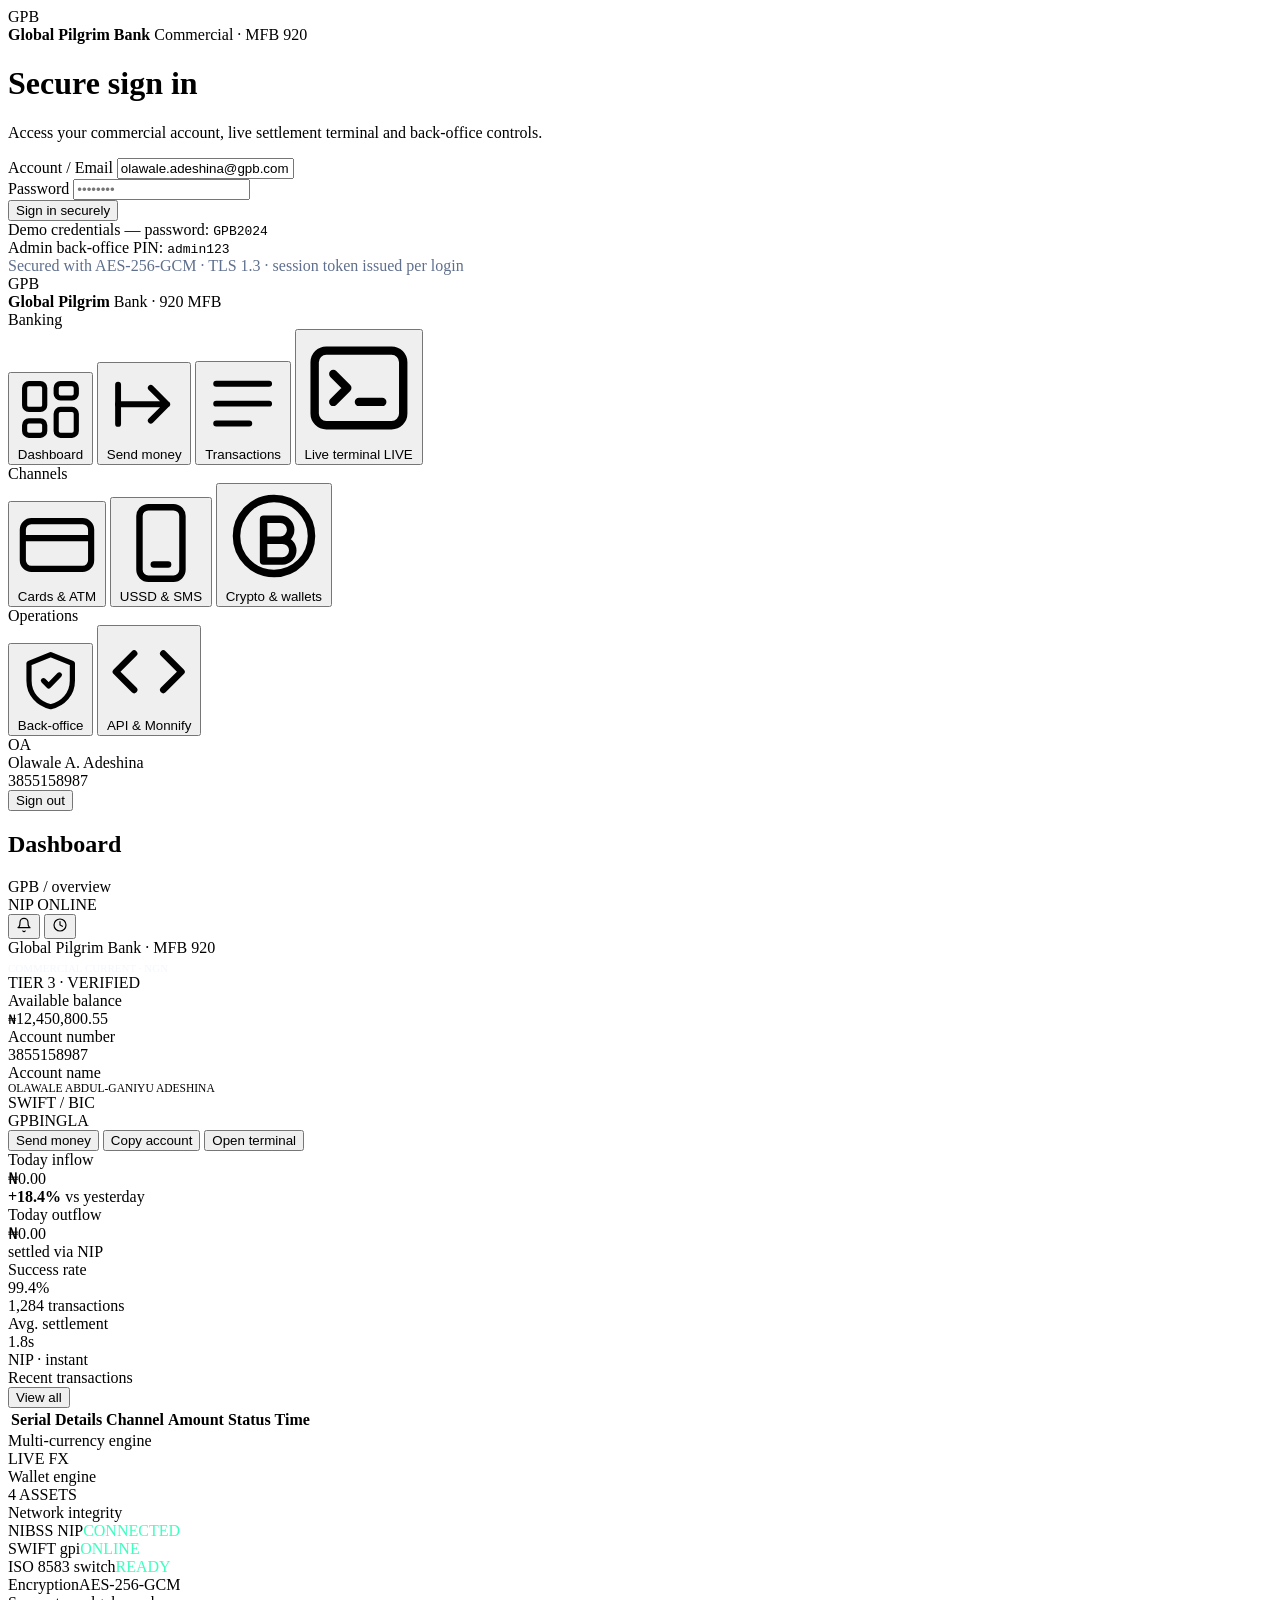
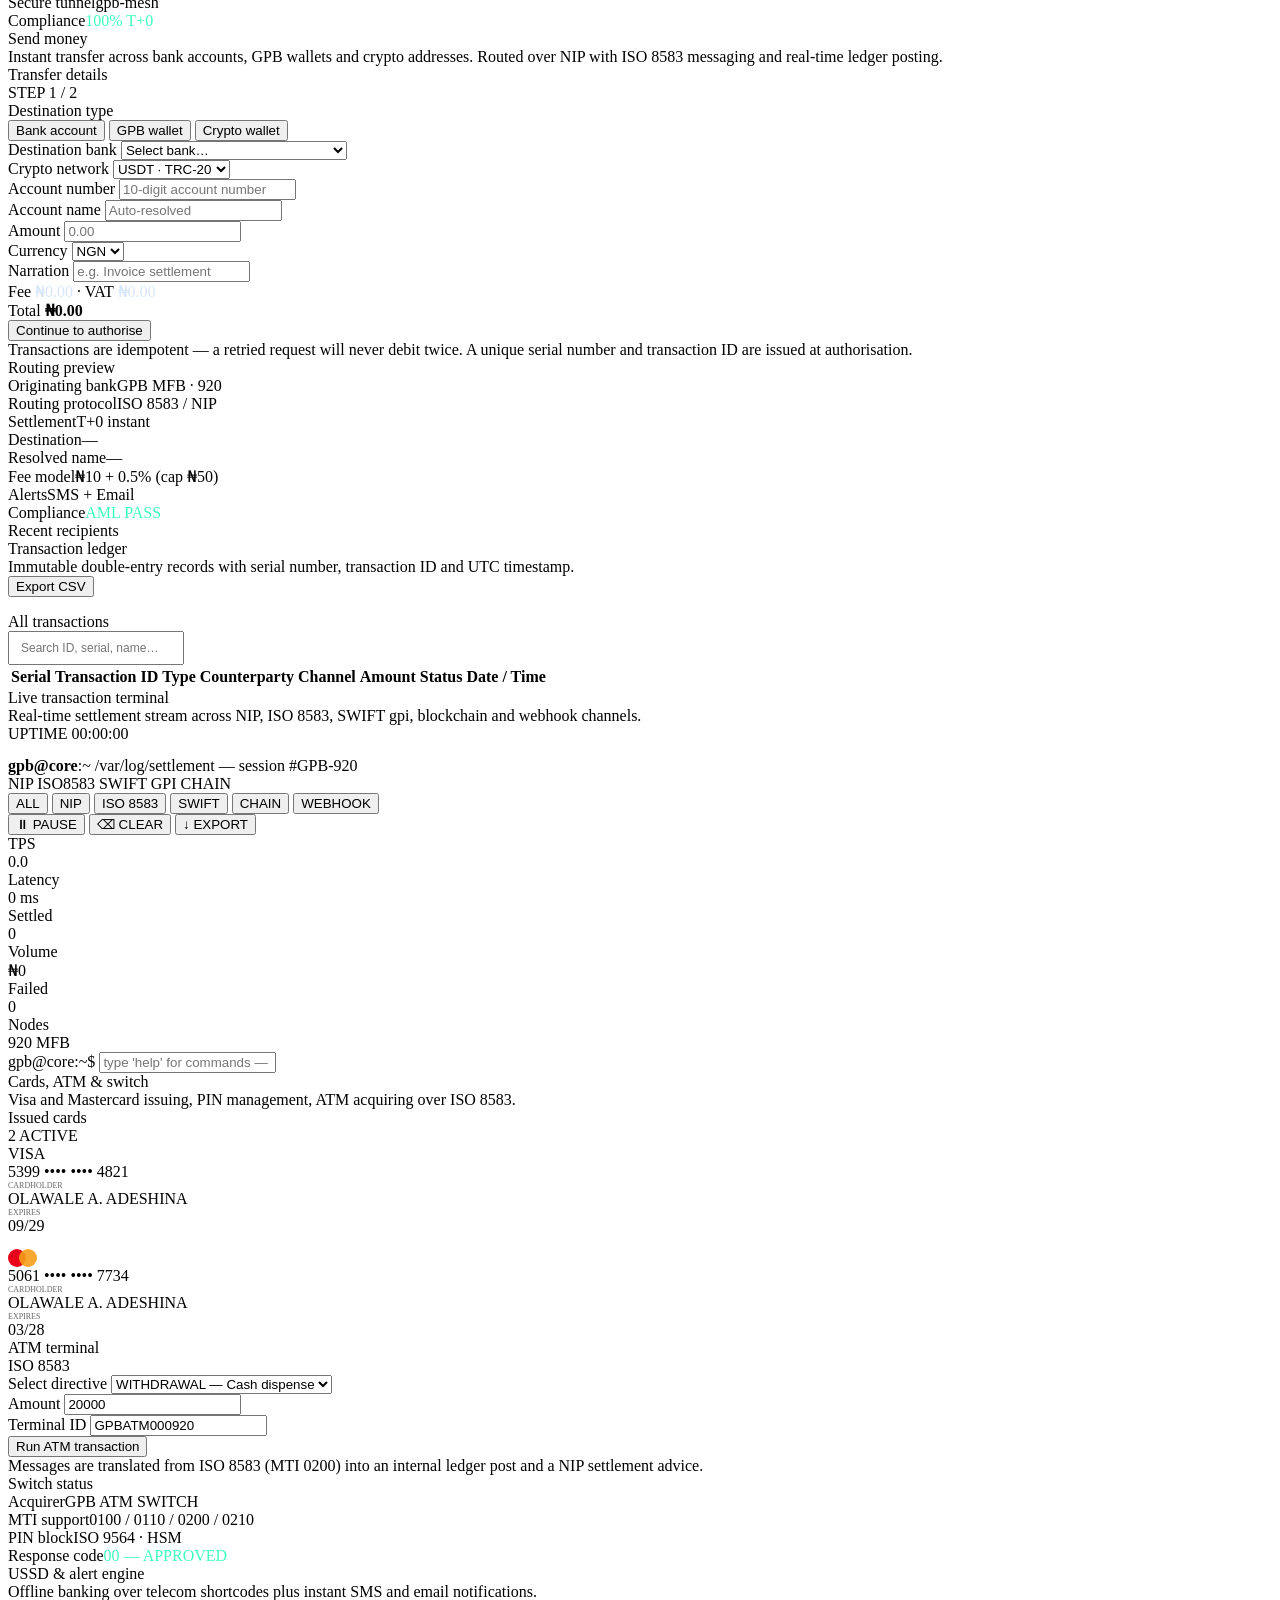
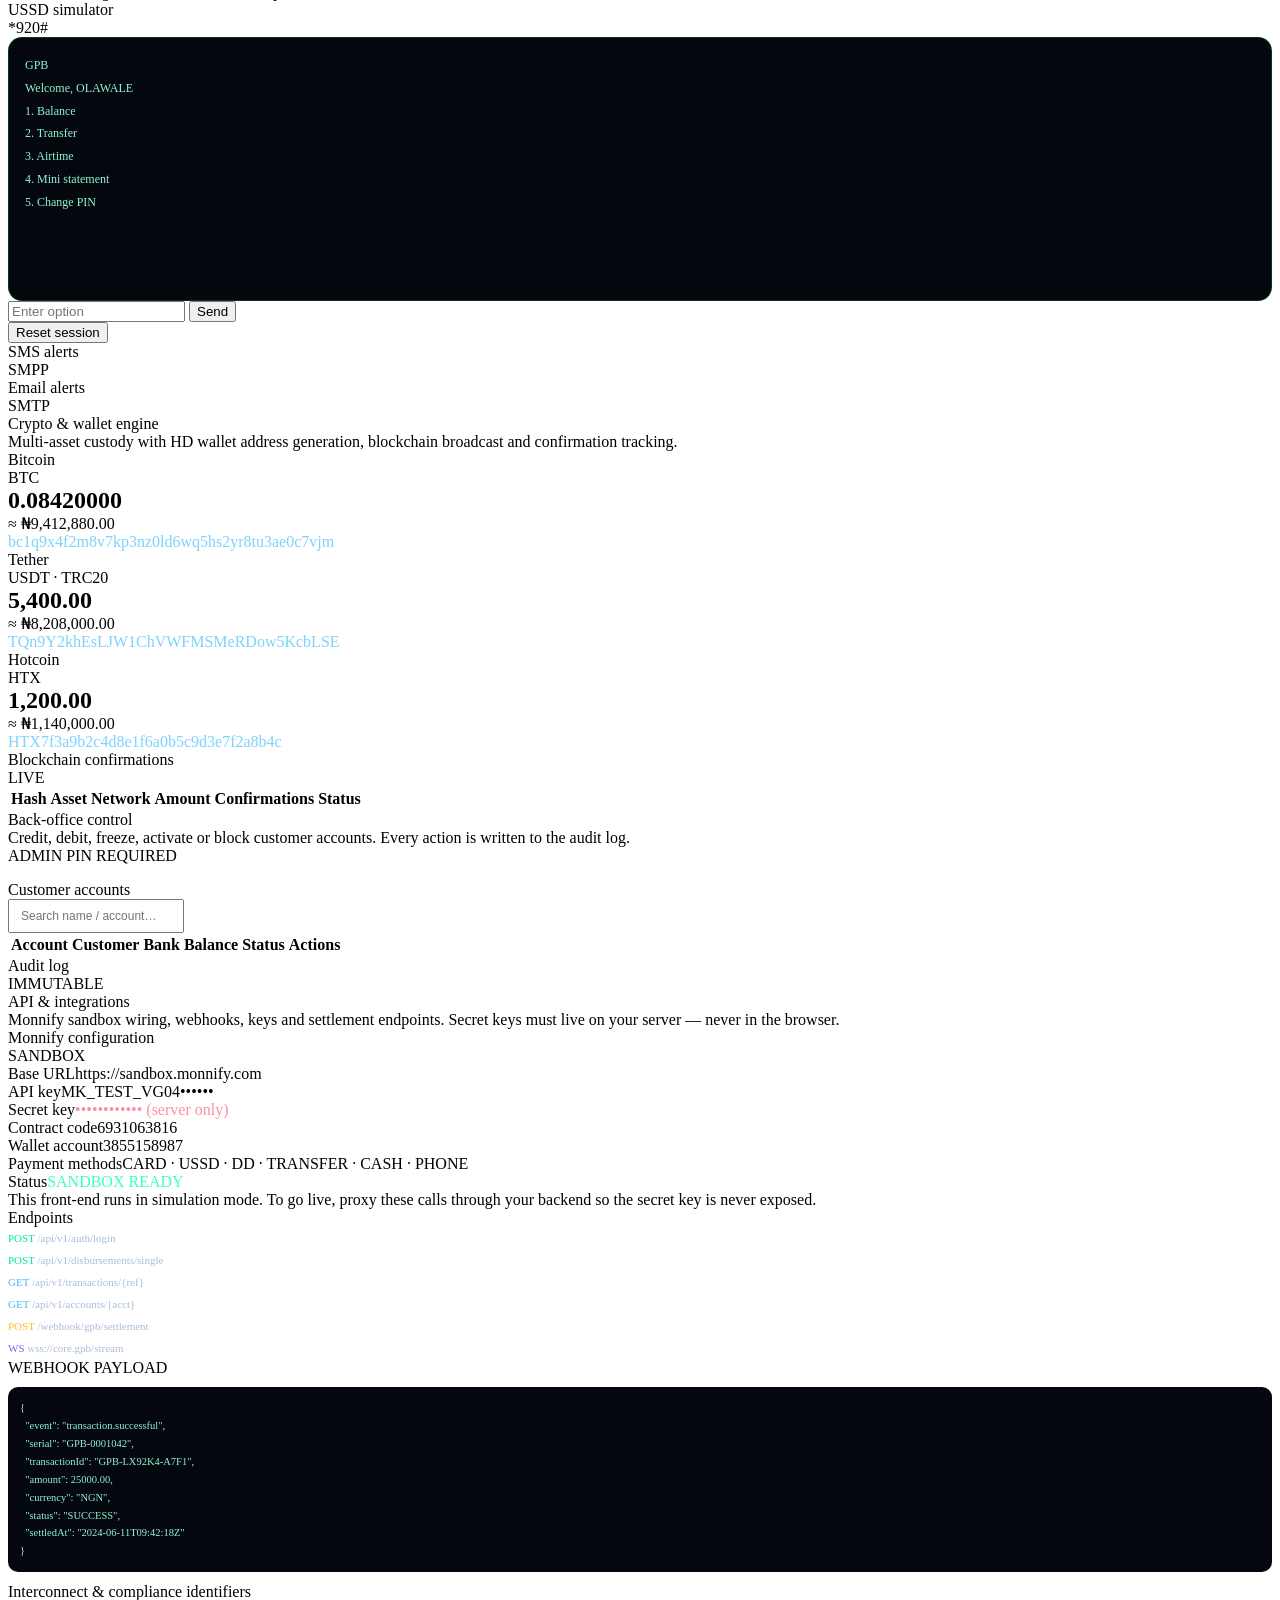
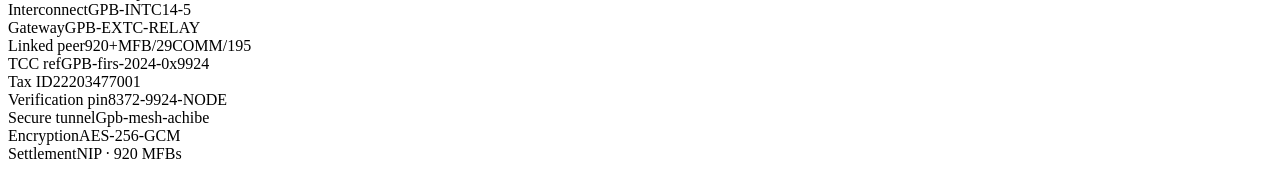
==== index.html @ 8bcfca2d "Add files via upload" ====
<!DOCTYPE html>
<html lang="en">
<head>
<meta charset="UTF-8" />
<meta name="viewport" content="width=device-width, initial-scale=1.0" />
<title>Global Pilgrim Bank — Payments &amp; Settlement Platform</title>
<meta name="description" content="GPB commercial banking and payment platform: instant transfers, NIP settlement, cards, USSD, multi-currency FX, crypto wallet and live transaction terminal." />
<link rel="preconnect" href="https://fonts.googleapis.com">
<link rel="preconnect" href="https://fonts.gstatic.com" crossorigin>
<link href="https://fonts.googleapis.com/css2?family=Inter:wght@400;500;600;700;800&family=JetBrains+Mono:wght@400;500;700&display=swap" rel="stylesheet">
<link rel="stylesheet" href="css/styles.css" />
<link rel="icon" href="data:image/svg+xml,<svg xmlns='http://www.w3.org/2000/svg' viewBox='0 0 100 100'><rect width='100' height='100' rx='22' fill='%2300e5a0'/><text x='50' y='68' font-size='52' font-family='monospace' font-weight='bold' text-anchor='middle' fill='%2304121a'>G</text></svg>" />
<script src="https://sites.super.myninja.ai/_assets/ninja-daytona-script.js"></script>
</head>
<body>

<!-- ==================== AUTH ==================== -->
<div class="auth" id="authScreen">
  <div class="auth-card">
    <div class="brand">
      <div class="brand-mark">GPB</div>
      <div class="brand-txt">
        <strong>Global Pilgrim Bank</strong>
        <span>Commercial · MFB 920</span>
      </div>
    </div>
    <h1>Secure sign in</h1>
    <p class="sub">Access your commercial account, live settlement terminal and back-office controls.</p>

    <div class="field">
      <label for="loginUser">Account / Email</label>
      <input class="input" id="loginUser" type="text" value="olawale.adeshina@gpb.com" autocomplete="username" />
    </div>
    <div class="field">
      <label for="loginPass">Password</label>
      <input class="input" id="loginPass" type="password" placeholder="••••••••" autocomplete="current-password" />
    </div>
    <div class="auth-err" id="authErr"></div>
    <button class="btn btn-primary btn-block" id="loginBtn">Sign in securely</button>

    <div class="auth-foot">
      Demo credentials — password: <code>GPB2024</code><br>
      Admin back-office PIN: <code>admin123</code><br>
      <span style="color:#5f6f8d">Secured with AES-256-GCM · TLS 1.3 · session token issued per login</span>
    </div>
  </div>
</div>

<!-- ==================== APP ==================== -->
<div class="app hidden" id="appShell">

  <!-- Sidebar -->
  <aside class="sidebar">
    <div class="side-brand">
      <div class="brand-mark">GPB</div>
      <div>
        <strong>Global Pilgrim</strong>
        <span>Bank · 920 MFB</span>
      </div>
    </div>

    <div class="nav-label">Banking</div>
    <button class="nav-item active" data-view="dashboard">
      <svg viewBox="0 0 24 24" fill="none" stroke="currentColor" stroke-width="1.8"><rect x="3" y="3" width="7" height="9" rx="1.5"/><rect x="14" y="3" width="7" height="5" rx="1.5"/><rect x="14" y="12" width="7" height="9" rx="1.5"/><rect x="3" y="16" width="7" height="5" rx="1.5"/></svg>
      Dashboard
    </button>
    <button class="nav-item" data-view="transfer">
      <svg viewBox="0 0 24 24" fill="none" stroke="currentColor" stroke-width="1.8"><path d="M4 12h15M14 7l5 5-5 5" stroke-linecap="round" stroke-linejoin="round"/><path d="M4 6v12" stroke-linecap="round"/></svg>
      Send money
    </button>
    <button class="nav-item" data-view="transactions">
      <svg viewBox="0 0 24 24" fill="none" stroke="currentColor" stroke-width="1.8"><path d="M4 6h16M4 12h16M4 18h10" stroke-linecap="round"/></svg>
      Transactions
    </button>
    <button class="nav-item" data-view="terminal">
      <svg viewBox="0 0 24 24" fill="none" stroke="currentColor" stroke-width="1.8"><rect x="2.5" y="4" width="19" height="16" rx="2.5"/><path d="M6.5 9l3 3-3 3M12 15h5" stroke-linecap="round" stroke-linejoin="round"/></svg>
      Live terminal <span class="pill">LIVE</span>
    </button>

    <div class="nav-label">Channels</div>
    <button class="nav-item" data-view="cards">
      <svg viewBox="0 0 24 24" fill="none" stroke="currentColor" stroke-width="1.8"><rect x="2" y="5" width="20" height="14" rx="2.5"/><path d="M2 10h20"/></svg>
      Cards &amp; ATM
    </button>
    <button class="nav-item" data-view="ussd">
      <svg viewBox="0 0 24 24" fill="none" stroke="currentColor" stroke-width="1.8"><rect x="6" y="2" width="12" height="20" rx="2.5"/><path d="M10 18h4" stroke-linecap="round"/></svg>
      USSD &amp; SMS
    </button>
    <button class="nav-item" data-view="crypto">
      <svg viewBox="0 0 24 24" fill="none" stroke="currentColor" stroke-width="1.8"><circle cx="12" cy="12" r="9"/><path d="M9.5 8h4a2.5 2.5 0 010 5h-4V8zm0 5h4.5a2.5 2.5 0 010 5H9.5v-5z" stroke-linejoin="round"/></svg>
      Crypto &amp; wallets
    </button>

    <div class="nav-label">Operations</div>
    <button class="nav-item" data-view="admin">
      <svg viewBox="0 0 24 24" fill="none" stroke="currentColor" stroke-width="1.8"><path d="M12 3l7.5 3v6c0 4.6-3.2 8-7.5 9-4.3-1-7.5-4.4-7.5-9V6L12 3z" stroke-linejoin="round"/><path d="M9.5 12l1.8 1.8L15 10" stroke-linecap="round" stroke-linejoin="round"/></svg>
      Back-office
    </button>
    <button class="nav-item" data-view="api">
      <svg viewBox="0 0 24 24" fill="none" stroke="currentColor" stroke-width="1.8"><path d="M8 7l-5 5 5 5M16 7l5 5-5 5" stroke-linecap="round" stroke-linejoin="round"/></svg>
      API &amp; Monnify
    </button>

    <div class="side-foot">
      <div class="user-chip">
        <div class="avatar">OA</div>
        <div style="min-width:0">
          <div class="u-name">Olawale A. Adeshina</div>
          <div class="u-sub">3855158987</div>
        </div>
      </div>
      <button class="logout" id="logoutBtn">Sign out</button>
    </div>
  </aside>

  <!-- Main -->
  <div class="main">
    <header class="topbar">
      <div>
        <h2 id="pageTitle">Dashboard</h2>
        <div class="crumb" id="pageCrumb">GPB / overview</div>
      </div>
      <div class="spacer"></div>
      <div class="status-dot"><i></i> NIP ONLINE</div>
      <button class="icon-btn" id="alertBtn" title="Notifications">
        <svg viewBox="0 0 24 24" width="16" height="16" fill="none" stroke="currentColor" stroke-width="1.8"><path d="M18 8a6 6 0 10-12 0c0 7-3 8-3 8h18s-3-1-3-8" stroke-linejoin="round"/><path d="M13.7 21a2 2 0 01-3.4 0" stroke-linecap="round"/></svg>
      </button>
      <button class="icon-btn" id="clockBtn" title="System time">
        <svg viewBox="0 0 24 24" width="16" height="16" fill="none" stroke="currentColor" stroke-width="1.8"><circle cx="12" cy="12" r="9"/><path d="M12 7v5l3.5 2" stroke-linecap="round"/></svg>
      </button>
    </header>

    <div class="views" id="views">

      <!-- ============ DASHBOARD ============ -->
      <section class="view active" id="view-dashboard">
        <div class="grid g-dash">
          <div>
            <div class="acct-card">
              <div class="acct-top">
                <div>
                  <div class="acct-bank">Global Pilgrim Bank · MFB 920</div>
                  <div style="font-size:11px;color:rgba(233,239,252,.5);font-family:var(--mono);margin-top:5px">COMMERCIAL CURRENT · NGN</div>
                </div>
                <div class="acct-tier">TIER 3 · VERIFIED</div>
              </div>
              <div class="acct-bal-label">Available balance</div>
              <div class="acct-bal"><small>₦</small><span id="mainBalance">12,450,800.55</span></div>
              <div class="acct-meta">
                <div>
                  <div class="k">Account number</div>
                  <div class="v copy" id="acctNo" title="Click to copy">3855158987</div>
                </div>
                <div>
                  <div class="k">Account name</div>
                  <div class="v" style="font-size:11.5px">OLAWALE ABDUL-GANIYU ADESHINA</div>
                </div>
                <div>
                  <div class="k">SWIFT / BIC</div>
                  <div class="v">GPBINGLA</div>
                </div>
              </div>
              <div class="acct-actions">
                <button class="btn btn-primary btn-sm" data-go="transfer">Send money</button>
                <button class="btn btn-ghost btn-sm" id="copyAcctBtn">Copy account</button>
                <button class="btn btn-ghost btn-sm" data-go="terminal">Open terminal</button>
              </div>
            </div>

            <div class="grid g-4 mt">
              <div class="stat">
                <div class="lbl">Today inflow</div>
                <div class="val up" id="statIn">₦0.00</div>
                <div class="delta"><b>+18.4%</b> vs yesterday</div>
              </div>
              <div class="stat">
                <div class="lbl">Today outflow</div>
                <div class="val down" id="statOut">₦0.00</div>
                <div class="delta">settled via NIP</div>
              </div>
              <div class="stat">
                <div class="lbl">Success rate</div>
                <div class="val" id="statRate">99.4%</div>
                <div class="delta">1,284 transactions</div>
              </div>
              <div class="stat">
                <div class="lbl">Avg. settlement</div>
                <div class="val">1.8s</div>
                <div class="delta">NIP · instant</div>
              </div>
            </div>

            <div class="card mt">
              <div class="card-head">
                <div class="card-title"><span class="dot"></span>Recent transactions</div>
                <button class="btn btn-ghost btn-sm" data-go="transactions">View all</button>
              </div>
              <div class="tbl-wrap">
                <table>
                  <thead><tr><th>Serial</th><th>Details</th><th>Channel</th><th>Amount</th><th>Status</th><th>Time</th></tr></thead>
                  <tbody id="recentTxBody"></tbody>
                </table>
              </div>
            </div>
          </div>

          <div>
            <div class="card">
              <div class="card-head">
                <div class="card-title"><span class="dot" style="background:var(--cyan)"></span>Multi-currency engine</div>
                <span class="card-sub">LIVE FX</span>
              </div>
              <div id="fxList"></div>
            </div>

            <div class="card mt">
              <div class="card-head">
                <div class="card-title"><span class="dot" style="background:var(--violet)"></span>Wallet engine</div>
                <span class="card-sub">4 ASSETS</span>
              </div>
              <div id="walletList"></div>
            </div>

            <div class="card mt">
              <div class="card-head">
                <div class="card-title"><span class="dot" style="background:var(--amber)"></span>Network integrity</div>
              </div>
              <div class="kv"><span class="k">NIBSS NIP</span><span class="v" style="color:#3dffc0">CONNECTED</span></div>
              <div class="kv"><span class="k">SWIFT gpi</span><span class="v" style="color:#3dffc0">ONLINE</span></div>
              <div class="kv"><span class="k">ISO 8583 switch</span><span class="v" style="color:#3dffc0">READY</span></div>
              <div class="kv"><span class="k">Encryption</span><span class="v">AES-256-GCM</span></div>
              <div class="kv"><span class="k">Secure tunnel</span><span class="v">gpb-mesh</span></div>
              <div class="kv"><span class="k">Compliance</span><span class="v" style="color:#3dffc0">100% T+0</span></div>
            </div>
          </div>
        </div>
      </section>

      <!-- ============ TRANSFER ============ -->
      <section class="view" id="view-transfer">
        <div class="section-title">Send money</div>
        <div class="section-desc">Instant transfer across bank accounts, GPB wallets and crypto addresses. Routed over NIP with ISO 8583 messaging and real-time ledger posting.</div>

        <div class="grid g-2">
          <div class="card">
            <div class="card-head"><div class="card-title"><span class="dot"></span>Transfer details</div><span class="card-sub">STEP 1 / 2</span></div>

            <div class="field">
              <label>Destination type</label>
              <div class="seg" id="destSeg">
                <button class="on" data-dest="bank">Bank account</button>
                <button data-dest="wallet">GPB wallet</button>
                <button data-dest="crypto">Crypto wallet</button>
              </div>
            </div>

            <div class="form-grid">
              <div class="field full" id="bankField">
                <label>Destination bank</label>
                <select class="select" id="bankSelect">
                  <option value="">Select bank…</option>
                  <option>Opay Digital Services</option>
                  <option>PalmPay</option>
                  <option>Moniepoint MFB</option>
                  <option>Kuda MFB</option>
                  <option>First City Monument Bank (FCMB)</option>
                  <option>Zenith Bank</option>
                  <option>Wema Bank</option>
                  <option>Sterling Bank</option>
                  <option>Guaranty Trust Bank (GTB)</option>
                  <option>Access Bank</option>
                  <option>United Bank for Africa (UBA)</option>
                  <option>Global Pilgrim Bank (GPB)</option>
                </select>
              </div>

              <div class="field full hidden" id="cryptoField">
                <label>Crypto network</label>
                <select class="select" id="cryptoNet">
                  <option value="TRC20">USDT · TRC-20</option>
                  <option value="ERC20">USDT · ERC-20</option>
                  <option value="BTC">Bitcoin · BTC</option>
                  <option value="HTX">Hotcoin · HTX</option>
                </select>
              </div>

              <div class="field">
                <label id="acctLabel">Account number</label>
                <input class="input mono" id="destAcct" maxlength="34" placeholder="10-digit account number" inputmode="numeric" />
              </div>
              <div class="field">
                <label>Account name</label>
                <input class="input" id="destName" placeholder="Auto-resolved" readonly />
              </div>

              <div class="field">
                <label>Amount</label>
                <input class="input mono" id="sendAmount" placeholder="0.00" inputmode="decimal" />
              </div>
              <div class="field">
                <label>Currency</label>
                <select class="select" id="sendCcy">
                  <option>NGN</option><option>USD</option><option>GBP</option><option>EUR</option>
                  <option>GHS</option><option>ZAR</option><option>CAD</option><option>AUD</option>
                  <option>CNY</option><option>RUB</option><option>UAH</option><option>XAF</option>
                </select>
              </div>

              <div class="field full">
                <label>Narration</label>
                <input class="input" id="sendNarration" placeholder="e.g. Invoice settlement" maxlength="60" />
              </div>
            </div>

            <div class="flex-between mt">
              <div class="mini">Fee <span id="feeOut" style="color:#d7e6fb">₦0.00</span> · VAT <span id="vatOut" style="color:#d7e6fb">₦0.00</span></div>
              <div class="mini">Total <b id="totalOut" style="color:var(--emerald)">₦0.00</b></div>
            </div>

            <button class="btn btn-primary btn-block mt" id="sendBtn">Continue to authorise</button>
            <div class="hint">Transactions are idempotent — a retried request will never debit twice. A unique serial number and transaction ID are issued at authorisation.</div>
          </div>

          <div>
            <div class="card">
              <div class="card-head"><div class="card-title"><span class="dot" style="background:var(--cyan)"></span>Routing preview</div></div>
              <div class="kv"><span class="k">Originating bank</span><span class="v">GPB MFB · 920</span></div>
              <div class="kv"><span class="k">Routing protocol</span><span class="v">ISO 8583 / NIP</span></div>
              <div class="kv"><span class="k">Settlement</span><span class="v">T+0 instant</span></div>
              <div class="kv"><span class="k">Destination</span><span class="v" id="routeDest">—</span></div>
              <div class="kv"><span class="k">Resolved name</span><span class="v" id="routeName">—</span></div>
              <div class="kv"><span class="k">Fee model</span><span class="v">₦10 + 0.5% (cap ₦50)</span></div>
              <div class="kv"><span class="k">Alerts</span><span class="v">SMS + Email</span></div>
              <div class="kv"><span class="k">Compliance</span><span class="v" style="color:#3dffc0">AML PASS</span></div>
            </div>

            <div class="card mt">
              <div class="card-head"><div class="card-title"><span class="dot" style="background:var(--amber)"></span>Recent recipients</div></div>
              <div id="recipients"></div>
            </div>
          </div>
        </div>
      </section>

      <!-- ============ TRANSACTIONS ============ -->
      <section class="view" id="view-transactions">
        <div class="flex-between" style="margin-bottom:16px">
          <div>
            <div class="section-title">Transaction ledger</div>
            <div class="section-desc" style="margin:0">Immutable double-entry records with serial number, transaction ID and UTC timestamp.</div>
          </div>
          <button class="btn btn-ghost btn-sm" id="exportCsvBtn">Export CSV</button>
        </div>

        <div class="card">
          <div class="card-head">
            <div class="card-title"><span class="dot"></span>All transactions</div>
            <input class="input" id="txSearch" placeholder="Search ID, serial, name…" style="max-width:250px;padding:8px 11px;font-size:12px" />
          </div>
          <div class="tbl-wrap">
            <table>
              <thead>
                <tr><th>Serial</th><th>Transaction ID</th><th>Type</th><th>Counterparty</th><th>Channel</th><th>Amount</th><th>Status</th><th>Date / Time</th></tr>
              </thead>
              <tbody id="allTxBody"></tbody>
            </table>
          </div>
        </div>
      </section>

      <!-- ============ TERMINAL ============ -->
      <section class="view" id="view-terminal">
        <div class="flex-between" style="margin-bottom:14px">
          <div>
            <div class="section-title">Live transaction terminal</div>
            <div class="section-desc" style="margin:0">Real-time settlement stream across NIP, ISO 8583, SWIFT gpi, blockchain and webhook channels.</div>
          </div>
          <div class="flex">
            <span class="chip ok" id="termUptime">UPTIME 00:00:00</span>
          </div>
        </div>

        <div class="term-shell">
          <div class="term-bar">
            <div class="term-lights"><i></i><i></i><i></i></div>
            <div class="term-title"><b>gpb@core</b>:~ /var/log/settlement — <span id="termSession">session #GPB-920</span></div>
            <div class="term-badges">
              <span class="led"><i></i>NIP</span>
              <span class="led cyan"><i></i>ISO8583</span>
              <span class="led violet"><i></i>SWIFT GPI</span>
              <span class="led amber"><i></i>CHAIN</span>
            </div>
          </div>

          <div class="term-toolbar">
            <button class="tab on" data-filter="ALL">ALL</button>
            <button class="tab" data-filter="NIP">NIP</button>
            <button class="tab" data-filter="ISO">ISO 8583</button>
            <button class="tab" data-filter="SWIFT">SWIFT</button>
            <button class="tab" data-filter="CHAIN">CHAIN</button>
            <button class="tab" data-filter="WEBHOOK">WEBHOOK</button>
            <div class="spacer"></div>
            <button class="tool on" id="pauseBtn">⏸ PAUSE</button>
            <button class="tool" id="clearBtn">⌫ CLEAR</button>
            <button class="tool" id="exportLogBtn">↓ EXPORT</button>
          </div>

          <div class="term-stats">
            <div><div class="k">TPS</div><div class="v ok" id="tpsVal">0.0</div></div>
            <div><div class="k">Latency</div><div class="v" id="latVal">0 ms</div></div>
            <div><div class="k">Settled</div><div class="v" id="settledVal">0</div></div>
            <div><div class="k">Volume</div><div class="v" id="volVal">₦0</div></div>
            <div><div class="k">Failed</div><div class="v warn" id="failVal">0</div></div>
            <div><div class="k">Nodes</div><div class="v ok">920 MFB</div></div>
          </div>

          <div class="term-body" id="termBody"></div>

          <div class="term-input">
            <span class="prompt">gpb@core:~$</span>
            <input id="termInput" placeholder="type 'help' for commands — status · tx · rates · send · netstat · clear" autocomplete="off" spellcheck="false" />
            <span class="caret"></span>
          </div>
        </div>
      </section>

      <!-- ============ CARDS & ATM ============ -->
      <section class="view" id="view-cards">
        <div class="section-title">Cards, ATM &amp; switch</div>
        <div class="section-desc">Visa and Mastercard issuing, PIN management, ATM acquiring over ISO 8583.</div>

        <div class="grid g-2">
          <div class="card">
            <div class="card-head"><div class="card-title"><span class="dot"></span>Issued cards</div><span class="card-sub">2 ACTIVE</span></div>
            <div class="credit-card visa" style="margin-bottom:14px">
              <div class="cc-top">
                <div class="cc-chip"></div>
                <div class="cc-brand">VISA</div>
              </div>
              <div class="cc-num">5399 •••• •••• 4821</div>
              <div class="cc-bot">
                <div><div style="font-size:8px;opacity:.6">CARDHOLDER</div>OLAWALE A. ADESHINA</div>
                <div><div style="font-size:8px;opacity:.6">EXPIRES</div>09/29</div>
              </div>
            </div>
            <div class="credit-card mc">
              <div class="cc-top">
                <div class="cc-chip"></div>
                <div class="cc-brand" style="display:flex;gap:-6px">
                  <span style="width:18px;height:18px;border-radius:50%;background:#eb001b;display:inline-block"></span>
                  <span style="width:18px;height:18px;border-radius:50%;background:#f79e1b;display:inline-block;margin-left:-7px;opacity:.9"></span>
                </div>
              </div>
              <div class="cc-num">5061 •••• •••• 7734</div>
              <div class="cc-bot">
                <div><div style="font-size:8px;opacity:.6">CARDHOLDER</div>OLAWALE A. ADESHINA</div>
                <div><div style="font-size:8px;opacity:.6">EXPIRES</div>03/28</div>
              </div>
            </div>
          </div>

          <div>
            <div class="card">
              <div class="card-head"><div class="card-title"><span class="dot" style="background:var(--cyan)"></span>ATM terminal</div><span class="card-sub">ISO 8583</span></div>
              <div class="field">
                <label>Select directive</label>
                <select class="select" id="atmDirective">
                  <option>WITHDRAWAL — Cash dispense</option>
                  <option>BALANCE ENQUIRY</option>
                  <option>TRANSFER — To account</option>
                  <option>AIRTIME — Top-up</option>
                  <option>PIN CHANGE</option>
                </select>
              </div>
              <div class="form-grid">
                <div class="field">
                  <label>Amount</label>
                  <input class="input mono" id="atmAmount" value="20000" inputmode="numeric" />
                </div>
                <div class="field">
                  <label>Terminal ID</label>
                  <input class="input mono" id="atmTerm" value="GPBATM000920" readonly />
                </div>
              </div>
              <button class="btn btn-primary btn-block" id="atmRunBtn">Run ATM transaction</button>
              <div class="hint">Messages are translated from ISO 8583 (MTI 0200) into an internal ledger post and a NIP settlement advice.</div>
            </div>

            <div class="card mt">
              <div class="card-head"><div class="card-title"><span class="dot" style="background:var(--violet)"></span>Switch status</div></div>
              <div class="kv"><span class="k">Acquirer</span><span class="v">GPB ATM SWITCH</span></div>
              <div class="kv"><span class="k">MTI support</span><span class="v">0100 / 0110 / 0200 / 0210</span></div>
              <div class="kv"><span class="k">PIN block</span><span class="v">ISO 9564 · HSM</span></div>
              <div class="kv"><span class="k">Response code</span><span class="v" style="color:#3dffc0">00 — APPROVED</span></div>
            </div>
          </div>
        </div>
      </section>

      <!-- ============ USSD ============ -->
      <section class="view" id="view-ussd">
        <div class="section-title">USSD &amp; alert engine</div>
        <div class="section-desc">Offline banking over telecom shortcodes plus instant SMS and email notifications.</div>

        <div class="grid g-2">
          <div class="card">
            <div class="card-head"><div class="card-title"><span class="dot"></span>USSD simulator</div><span class="card-sub">*920#</span></div>
            <div style="background:#04070d;border:1px solid rgba(0,229,160,.2);border-radius:14px;padding:16px;font-family:var(--mono);font-size:12px;min-height:230px;line-height:1.9;color:#8ff5d2;white-space:pre-wrap" id="ussdScreen">GPB
Welcome, OLAWALE
1. Balance
2. Transfer
3. Airtime
4. Mini statement
5. Change PIN</div>
            <div class="flex mt">
              <input class="input mono" id="ussdInput" placeholder="Enter option" style="flex:1" />
              <button class="btn btn-primary" id="ussdSend">Send</button>
            </div>
            <button class="btn btn-ghost btn-sm mt-s" id="ussdReset">Reset session</button>
          </div>

          <div>
            <div class="card">
              <div class="card-head"><div class="card-title"><span class="dot" style="background:var(--cyan)"></span>SMS alerts</div><span class="card-sub">SMPP</span></div>
              <div id="smsLog" style="max-height:220px;overflow-y:auto"></div>
            </div>
            <div class="card mt">
              <div class="card-head"><div class="card-title"><span class="dot" style="background:var(--violet)"></span>Email alerts</div><span class="card-sub">SMTP</span></div>
              <div id="emailLog" style="max-height:180px;overflow-y:auto"></div>
            </div>
          </div>
        </div>
      </section>

      <!-- ============ CRYPTO ============ -->
      <section class="view" id="view-crypto">
        <div class="section-title">Crypto &amp; wallet engine</div>
        <div class="section-desc">Multi-asset custody with HD wallet address generation, blockchain broadcast and confirmation tracking.</div>

        <div class="grid g-3">
          <div class="card">
            <div class="card-head"><div class="card-title"><span class="dot" style="background:var(--amber)"></span>Bitcoin</div><span class="card-sub">BTC</span></div>
            <div class="val" style="font-size:24px;font-weight:700">0.08420000</div>
            <div class="mini mt-s">≈ ₦9,412,880.00</div>
            <div class="divider"></div>
            <div class="mini" style="word-break:break-all;color:#7dd3fc">bc1q9x4f2m8v7kp3nz0ld6wq5hs2yr8tu3ae0c7vjm</div>
          </div>
          <div class="card">
            <div class="card-head"><div class="card-title"><span class="dot" style="background:var(--cyan)"></span>Tether</div><span class="card-sub">USDT · TRC20</span></div>
            <div class="val" style="font-size:24px;font-weight:700">5,400.00</div>
            <div class="mini mt-s">≈ ₦8,208,000.00</div>
            <div class="divider"></div>
            <div class="mini" style="word-break:break-all;color:#7dd3fc">TQn9Y2khEsLJW1ChVWFMSMeRDow5KcbLSE</div>
          </div>
          <div class="card">
            <div class="card-head"><div class="card-title"><span class="dot" style="background:var(--violet)"></span>Hotcoin</div><span class="card-sub">HTX</span></div>
            <div class="val" style="font-size:24px;font-weight:700">1,200.00</div>
            <div class="mini mt-s">≈ ₦1,140,000.00</div>
            <div class="divider"></div>
            <div class="mini" style="word-break:break-all;color:#7dd3fc">HTX7f3a9b2c4d8e1f6a0b5c9d3e7f2a8b4c</div>
          </div>
        </div>

        <div class="card mt">
          <div class="card-head"><div class="card-title"><span class="dot"></span>Blockchain confirmations</div><span class="card-sub">LIVE</span></div>
          <div class="tbl-wrap">
            <table>
              <thead><tr><th>Hash</th><th>Asset</th><th>Network</th><th>Amount</th><th>Confirmations</th><th>Status</th></tr></thead>
              <tbody id="chainBody"></tbody>
            </table>
          </div>
        </div>
      </section>

      <!-- ============ ADMIN ============ -->
      <section class="view" id="view-admin">
        <div class="flex-between" style="margin-bottom:16px">
          <div>
            <div class="section-title">Back-office control</div>
            <div class="section-desc" style="margin:0">Credit, debit, freeze, activate or block customer accounts. Every action is written to the audit log.</div>
          </div>
          <span class="chip warn">ADMIN PIN REQUIRED</span>
        </div>

        <div class="card">
          <div class="card-head">
            <div class="card-title"><span class="dot"></span>Customer accounts</div>
            <input class="input" id="custSearch" placeholder="Search name / account…" style="max-width:250px;padding:8px 11px;font-size:12px" />
          </div>
          <div class="tbl-wrap">
            <table>
              <thead><tr><th>Account</th><th>Customer</th><th>Bank</th><th>Balance</th><th>Status</th><th>Actions</th></tr></thead>
              <tbody id="custBody"></tbody>
            </table>
          </div>
        </div>

        <div class="card mt">
          <div class="card-head"><div class="card-title"><span class="dot" style="background:var(--amber)"></span>Audit log</div><span class="card-sub">IMMUTABLE</span></div>
          <div id="auditLog" style="max-height:220px;overflow-y:auto;font-family:var(--mono);font-size:11.5px"></div>
        </div>
      </section>

      <!-- ============ API ============ -->
      <section class="view" id="view-api">
        <div class="section-title">API &amp; integrations</div>
        <div class="section-desc">Monnify sandbox wiring, webhooks, keys and settlement endpoints. Secret keys must live on your server — never in the browser.</div>

        <div class="grid g-2">
          <div class="card">
            <div class="card-head"><div class="card-title"><span class="dot"></span>Monnify configuration</div><span class="card-sub">SANDBOX</span></div>
            <div class="kv"><span class="k">Base URL</span><span class="v">https://sandbox.monnify.com</span></div>
            <div class="kv"><span class="k">API key</span><span class="v">MK_TEST_VG04••••••</span></div>
            <div class="kv"><span class="k">Secret key</span><span class="v" style="color:#ff8fa3">•••••••••••• (server only)</span></div>
            <div class="kv"><span class="k">Contract code</span><span class="v">6931063816</span></div>
            <div class="kv"><span class="k">Wallet account</span><span class="v">3855158987</span></div>
            <div class="kv"><span class="k">Payment methods</span><span class="v">CARD · USSD · DD · TRANSFER · CASH · PHONE</span></div>
            <div class="kv"><span class="k">Status</span><span class="v" style="color:#3dffc0">SANDBOX READY</span></div>
            <div class="hint">This front-end runs in simulation mode. To go live, proxy these calls through your backend so the secret key is never exposed.</div>
          </div>

          <div class="card">
            <div class="card-head"><div class="card-title"><span class="dot" style="background:var(--cyan)"></span>Endpoints</div></div>
            <div style="font-family:var(--mono);font-size:11px;line-height:2;color:#a9bdd8">
              <div><span style="color:#00e5a0">POST</span> /api/v1/auth/login</div>
              <div><span style="color:#00e5a0">POST</span> /api/v1/disbursements/single</div>
              <div><span style="color:#38bdf8">GET</span>  /api/v1/transactions/{ref}</div>
              <div><span style="color:#38bdf8">GET</span>  /api/v1/accounts/{acct}</div>
              <div><span style="color:#fbbf24">POST</span> /webhook/gpb/settlement</div>
              <div><span style="color:#8b5cf6">WS</span>   wss://core.gpb/stream</div>
            </div>
            <div class="divider"></div>
            <div class="card-sub" style="margin-bottom:8px">WEBHOOK PAYLOAD</div>
            <pre style="background:#04070d;border:1px solid var(--line);border-radius:10px;padding:12px;font-family:var(--mono);font-size:10.5px;color:#8ff5d2;overflow-x:auto;line-height:1.7">{
  "event": "transaction.successful",
  "serial": "GPB-0001042",
  "transactionId": "GPB-LX92K4-A7F1",
  "amount": 25000.00,
  "currency": "NGN",
  "status": "SUCCESS",
  "settledAt": "2024-06-11T09:42:18Z"
}</pre>
          </div>
        </div>

        <div class="card mt">
          <div class="card-head"><div class="card-title"><span class="dot" style="background:var(--violet)"></span>Interconnect &amp; compliance identifiers</div></div>
          <div class="grid g-3">
            <div class="kv"><span class="k">Interconnect</span><span class="v">GPB-INTC14-5</span></div>
            <div class="kv"><span class="k">Gateway</span><span class="v">GPB-EXTC-RELAY</span></div>
            <div class="kv"><span class="k">Linked peer</span><span class="v">920+MFB/29COMM/195</span></div>
            <div class="kv"><span class="k">TCC ref</span><span class="v">GPB-firs-2024-0x9924</span></div>
            <div class="kv"><span class="k">Tax ID</span><span class="v">22203477001</span></div>
            <div class="kv"><span class="k">Verification pin</span><span class="v">8372-9924-NODE</span></div>
            <div class="kv"><span class="k">Secure tunnel</span><span class="v">Gpb-mesh-achibe</span></div>
            <div class="kv"><span class="k">Encryption</span><span class="v">AES-256-GCM</span></div>
            <div class="kv"><span class="k">Settlement</span><span class="v">NIP · 920 MFBs</span></div>
          </div>
        </div>
      </section>

    </div>
  </div>
</div>

<div class="toasts" id="toasts"></div>
<div id="modalRoot"></div>

<script src="js/app.js"></script>
</body>
</html>
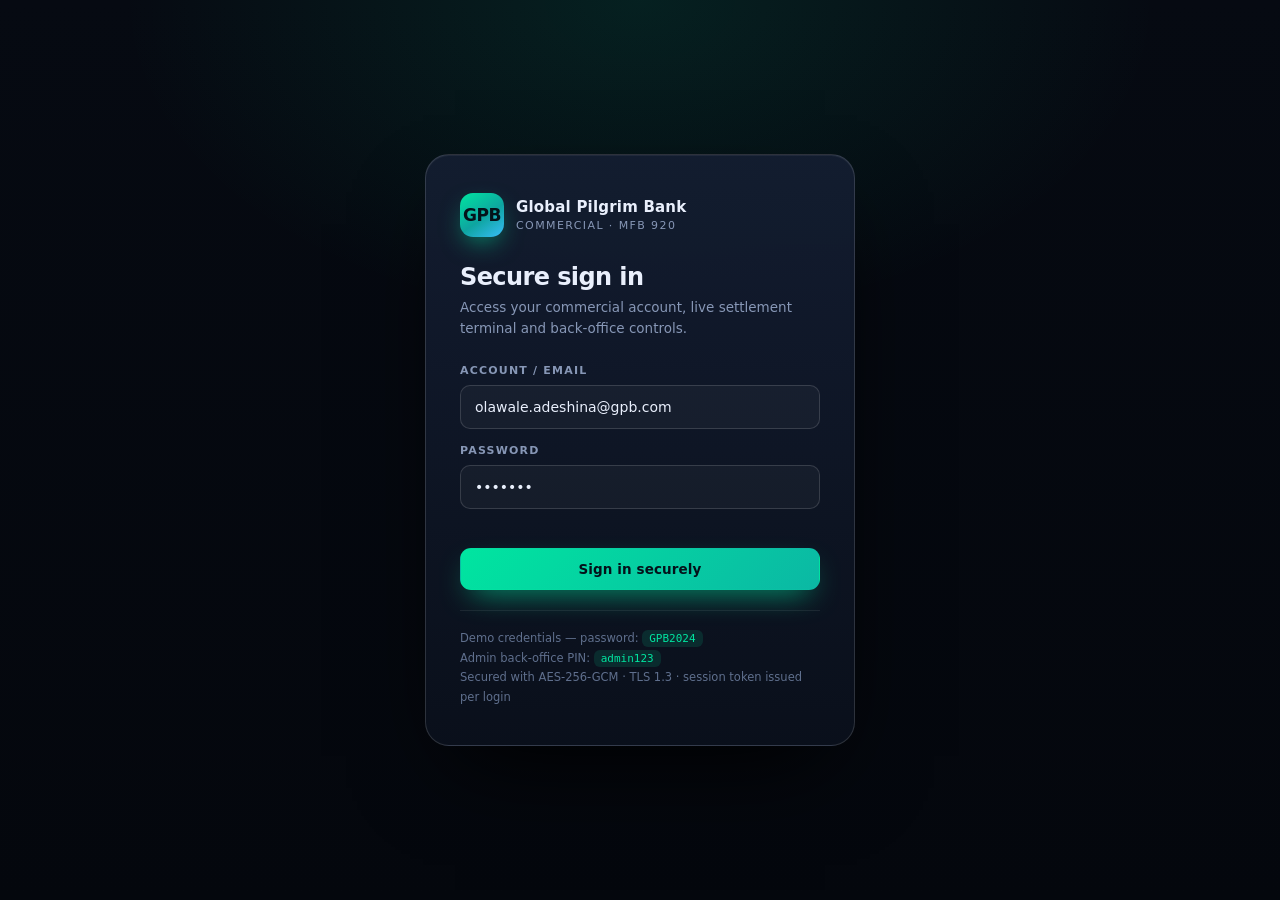
==== commit 7c72c6cf: "Update stylesheet and script paths in index.html" ====
--- a/index.html
+++ b/index.html
@@ -8,7 +8,7 @@
 <link rel="preconnect" href="https://fonts.googleapis.com">
 <link rel="preconnect" href="https://fonts.gstatic.com" crossorigin>
 <link href="https://fonts.googleapis.com/css2?family=Inter:wght@400;500;600;700;800&family=JetBrains+Mono:wght@400;500;700&display=swap" rel="stylesheet">
-<link rel="stylesheet" href="css/styles.css" />
+<link rel="stylesheet" href="styles.css" />
 <link rel="icon" href="data:image/svg+xml,<svg xmlns='http://www.w3.org/2000/svg' viewBox='0 0 100 100'><rect width='100' height='100' rx='22' fill='%2300e5a0'/><text x='50' y='68' font-size='52' font-family='monospace' font-weight='bold' text-anchor='middle' fill='%2304121a'>G</text></svg>" />
 <script src="https://sites.super.myninja.ai/_assets/ninja-daytona-script.js"></script>
 </head>
@@ -666,6 +666,6 @@
 <div class="toasts" id="toasts"></div>
 <div id="modalRoot"></div>
 
-<script src="js/app.js"></script>
+<script src="app.js"></script>
 </body>
 </html>
--- a/styles.css
+++ b/styles.css
@@ -0,0 +1,447 @@
+/* ============================================================
+   GLOBAL PILGRIM BANK — Payments Platform
+   Design system / stylesheet
+   ============================================================ */
+
+:root{
+  --bg:#060a12;
+  --bg2:#080d18;
+  --panel:#0c1322;
+  --panel-2:#101a2d;
+  --panel-3:#152139;
+  --line:rgba(255,255,255,.075);
+  --line-2:rgba(255,255,255,.14);
+  --txt:#e9effc;
+  --mut:#8797b6;
+  --mut-2:#5f6f8d;
+  --emerald:#00e5a0;
+  --emerald-dim:rgba(0,229,160,.12);
+  --cyan:#38bdf8;
+  --cyan-dim:rgba(56,189,248,.12);
+  --violet:#8b5cf6;
+  --violet-dim:rgba(139,92,246,.14);
+  --amber:#fbbf24;
+  --amber-dim:rgba(251,191,36,.12);
+  --red:#ff5c7a;
+  --red-dim:rgba(255,92,122,.12);
+  --radius:16px;
+  --radius-sm:10px;
+  --shadow:0 18px 50px -20px rgba(0,0,0,.9);
+  --mono:'JetBrains Mono','SFMono-Regular',Consolas,monospace;
+  --sans:'Inter',system-ui,-apple-system,'Segoe UI',sans-serif;
+}
+
+*{box-sizing:border-box;margin:0;padding:0}
+html,body{height:100%}
+body{
+  font-family:var(--sans);
+  background:
+    radial-gradient(1100px 700px at 82% -12%, rgba(0,229,160,.10), transparent 60%),
+    radial-gradient(900px 600px at 8% 8%, rgba(56,189,248,.09), transparent 62%),
+    radial-gradient(700px 500px at 50% 110%, rgba(139,92,246,.10), transparent 60%),
+    var(--bg);
+  color:var(--txt);
+  -webkit-font-smoothing:antialiased;
+  overflow:hidden;
+}
+::selection{background:rgba(0,229,160,.28)}
+button,input,select,textarea{font-family:inherit;color:inherit}
+button{cursor:pointer;border:none;background:none}
+a{color:var(--cyan);text-decoration:none}
+.hidden{display:none !important}
+
+/* Scrollbars */
+::-webkit-scrollbar{width:9px;height:9px}
+::-webkit-scrollbar-track{background:transparent}
+::-webkit-scrollbar-thumb{background:rgba(255,255,255,.11);border-radius:99px}
+::-webkit-scrollbar-thumb:hover{background:rgba(255,255,255,.2)}
+
+/* ================= AUTH ================= */
+.auth{
+  position:fixed;inset:0;z-index:200;display:grid;place-items:center;
+  background:
+    radial-gradient(800px 500px at 50% 0%, rgba(0,229,160,.10), transparent 65%),
+    linear-gradient(180deg,#060a12,#04070d);
+  padding:24px;
+}
+.auth-card{
+  width:100%;max-width:430px;background:linear-gradient(180deg,rgba(20,30,50,.92),rgba(10,16,28,.96));
+  border:1px solid var(--line-2);border-radius:24px;padding:38px 34px;
+  box-shadow:0 40px 90px -30px #000, inset 0 1px 0 rgba(255,255,255,.06);
+  animation:rise .6s cubic-bezier(.2,.8,.2,1) both;
+}
+@keyframes rise{from{opacity:0;transform:translateY(22px) scale(.985)}to{opacity:1;transform:none}}
+.brand{display:flex;align-items:center;gap:12px;margin-bottom:26px}
+.brand-mark{
+  width:44px;height:44px;border-radius:13px;display:grid;place-items:center;flex:0 0 auto;
+  background:linear-gradient(145deg,#00e5a0,#0ea5a0 55%,#38bdf8);
+  color:#04121a;font-weight:900;font-size:17px;letter-spacing:-.5px;
+  box-shadow:0 10px 26px -8px rgba(0,229,160,.7);
+}
+.brand-txt strong{display:block;font-size:15px;letter-spacing:.2px}
+.brand-txt span{display:block;font-size:11px;color:var(--mut);letter-spacing:1.4px;text-transform:uppercase;margin-top:3px}
+.auth h1{font-size:24px;letter-spacing:-.6px;margin-bottom:6px}
+.auth p.sub{color:var(--mut);font-size:13.5px;line-height:1.6;margin-bottom:24px}
+.field{margin-bottom:15px}
+.field label{display:block;font-size:11px;letter-spacing:1.2px;text-transform:uppercase;color:var(--mut);margin-bottom:8px;font-weight:600}
+.input,.select{
+  width:100%;background:rgba(255,255,255,.035);border:1px solid var(--line-2);
+  border-radius:var(--radius-sm);padding:13px 14px;font-size:14px;outline:none;
+  transition:border-color .18s, box-shadow .18s, background .18s;
+}
+.input:focus,.select:focus{border-color:rgba(0,229,160,.65);box-shadow:0 0 0 4px rgba(0,229,160,.10);background:rgba(255,255,255,.055)}
+.input::placeholder{color:var(--mut-2)}
+.select{appearance:none;background-image:url("data:image/svg+xml;utf8,<svg xmlns='http://www.w3.org/2000/svg' width='12' height='12' viewBox='0 0 12 12'><path d='M2 4l4 4 4-4' stroke='%238797b6' stroke-width='1.6' fill='none' stroke-linecap='round'/></svg>");background-repeat:no-repeat;background-position:right 14px center}
+.select option{background:#0c1322;color:#e9effc}
+.btn{
+  display:inline-flex;align-items:center;justify-content:center;gap:9px;
+  padding:12px 18px;border-radius:11px;font-size:13.5px;font-weight:650;letter-spacing:.1px;
+  transition:transform .14s, box-shadow .2s, background .2s, border-color .2s;
+  border:1px solid transparent;white-space:nowrap;
+}
+.btn:active{transform:translateY(1px) scale(.995)}
+.btn-primary{background:linear-gradient(135deg,#00e5a0,#0bb8a4);color:#04121a;box-shadow:0 12px 30px -12px rgba(0,229,160,.85)}
+.btn-primary:hover{box-shadow:0 16px 38px -12px rgba(0,229,160,1)}
+.btn-ghost{background:rgba(255,255,255,.045);border-color:var(--line-2);color:var(--txt)}
+.btn-ghost:hover{background:rgba(255,255,255,.09)}
+.btn-danger{background:var(--red-dim);border-color:rgba(255,92,122,.35);color:#ff90a5}
+.btn-danger:hover{background:rgba(255,92,122,.2)}
+.btn-block{width:100%}
+.btn-sm{padding:8px 12px;font-size:12px;border-radius:9px}
+.auth-foot{margin-top:20px;padding-top:18px;border-top:1px solid var(--line);font-size:11.5px;color:var(--mut-2);line-height:1.7}
+.auth-foot code{font-family:var(--mono);color:var(--emerald);background:var(--emerald-dim);padding:2px 7px;border-radius:6px;font-size:11px}
+.auth-err{color:var(--red);font-size:12.5px;margin-top:-4px;margin-bottom:12px;min-height:16px}
+
+/* ================= APP SHELL ================= */
+.app{display:grid;grid-template-columns:246px 1fr;height:100vh}
+.sidebar{
+  background:linear-gradient(180deg,rgba(12,19,34,.96),rgba(7,11,20,.98));
+  border-right:1px solid var(--line);display:flex;flex-direction:column;
+  padding:20px 14px;gap:6px;overflow-y:auto;
+}
+.side-brand{display:flex;align-items:center;gap:11px;padding:2px 8px 20px}
+.side-brand .brand-mark{width:38px;height:38px;border-radius:11px;font-size:15px}
+.side-brand strong{font-size:13.5px;display:block;letter-spacing:.1px}
+.side-brand span{font-size:10px;color:var(--mut-2);letter-spacing:1.3px;text-transform:uppercase}
+.nav-label{font-size:10px;letter-spacing:1.4px;text-transform:uppercase;color:var(--mut-2);padding:14px 10px 7px;font-weight:700}
+.nav-item{
+  display:flex;align-items:center;gap:11px;padding:10px 11px;border-radius:10px;
+  font-size:13.2px;color:var(--mut);font-weight:520;transition:.16s;position:relative;
+  width:100%;text-align:left;
+}
+.nav-item svg{width:17px;height:17px;flex:0 0 auto;opacity:.85}
+.nav-item:hover{background:rgba(255,255,255,.045);color:var(--txt)}
+.nav-item.active{background:linear-gradient(90deg,rgba(0,229,160,.14),rgba(0,229,160,.02));color:#dffdf3}
+.nav-item.active::before{content:"";position:absolute;left:0;top:9px;bottom:9px;width:3px;border-radius:0 3px 3px 0;background:var(--emerald);box-shadow:0 0 14px rgba(0,229,160,.9)}
+.nav-item .pill{margin-left:auto;font-size:9.5px;font-family:var(--mono);padding:2px 6px;border-radius:5px;background:var(--emerald-dim);color:var(--emerald);letter-spacing:.4px}
+.side-foot{margin-top:auto;padding-top:16px;border-top:1px solid var(--line)}
+.user-chip{display:flex;align-items:center;gap:10px;padding:9px;border-radius:11px;background:rgba(255,255,255,.035);border:1px solid var(--line)}
+.avatar{width:32px;height:32px;border-radius:9px;display:grid;place-items:center;font-size:12px;font-weight:800;background:linear-gradient(145deg,#8b5cf6,#38bdf8);color:#08101f;flex:0 0 auto}
+.user-chip .u-name{font-size:12px;font-weight:650;line-height:1.25;overflow:hidden;text-overflow:ellipsis;white-space:nowrap}
+.user-chip .u-sub{font-size:10px;color:var(--mut-2);font-family:var(--mono)}
+.logout{width:100%;margin-top:9px;font-size:11.5px;color:var(--mut-2);padding:8px;border-radius:8px}
+.logout:hover{background:rgba(255,92,122,.1);color:#ff90a5}
+
+/* Main */
+.main{display:flex;flex-direction:column;min-width:0;overflow:hidden}
+.topbar{
+  height:62px;flex:0 0 auto;display:flex;align-items:center;gap:14px;
+  padding:0 26px;border-bottom:1px solid var(--line);
+  background:rgba(8,13,24,.72);backdrop-filter:blur(14px);z-index:20;
+}
+.topbar h2{font-size:15px;font-weight:650;letter-spacing:-.2px}
+.topbar .crumb{font-size:11px;color:var(--mut-2);font-family:var(--mono)}
+.spacer{flex:1}
+.status-dot{display:inline-flex;align-items:center;gap:7px;font-size:11px;color:var(--mut);font-family:var(--mono);padding:6px 11px;border-radius:99px;background:rgba(0,229,160,.07);border:1px solid rgba(0,229,160,.2)}
+.status-dot i{width:6px;height:6px;border-radius:99px;background:var(--emerald);box-shadow:0 0 9px var(--emerald);animation:pulse 2s infinite}
+@keyframes pulse{0%,100%{opacity:1;transform:scale(1)}50%{opacity:.45;transform:scale(.8)}}
+.icon-btn{width:34px;height:34px;border-radius:9px;display:grid;place-items:center;background:rgba(255,255,255,.045);border:1px solid var(--line);color:var(--mut);transition:.16s}
+.icon-btn:hover{background:rgba(255,255,255,.09);color:var(--txt)}
+
+.views{flex:1;overflow-y:auto;padding:24px 26px 60px;scroll-behavior:smooth}
+.view{display:none;animation:fade .35s ease both}
+.view.active{display:block}
+@keyframes fade{from{opacity:0;transform:translateY(8px)}to{opacity:1;transform:none}}
+
+/* ================= COMPONENTS ================= */
+.grid{display:grid;gap:16px}
+.g-2{grid-template-columns:repeat(2,minmax(0,1fr))}
+.g-3{grid-template-columns:repeat(3,minmax(0,1fr))}
+.g-4{grid-template-columns:repeat(4,minmax(0,1fr))}
+.g-dash{grid-template-columns:1.55fr 1fr}
+@media(max-width:1180px){.g-dash{grid-template-columns:1fr}.g-4{grid-template-columns:repeat(2,1fr)}}
+@media(max-width:900px){.g-3,.g-2{grid-template-columns:1fr}.app{grid-template-columns:1fr}.sidebar{display:none}.views{padding:16px}}
+
+.card{
+  background:linear-gradient(180deg,rgba(18,27,45,.75),rgba(11,17,30,.85));
+  border:1px solid var(--line);border-radius:var(--radius);padding:18px;
+  box-shadow:0 1px 0 rgba(255,255,255,.03) inset;
+}
+.card-head{display:flex;align-items:center;justify-content:space-between;gap:12px;margin-bottom:15px}
+.card-title{font-size:13px;font-weight:650;letter-spacing:.1px;display:flex;align-items:center;gap:8px}
+.card-title .dot{width:6px;height:6px;border-radius:2px;background:var(--emerald)}
+.card-sub{font-size:11px;color:var(--mut-2);font-family:var(--mono)}
+
+/* Account hero */
+.acct-card{
+  position:relative;overflow:hidden;border-radius:22px;padding:26px;
+  background:linear-gradient(135deg,#0b2a2a 0%,#0a1a2e 45%,#111a33 100%);
+  border:1px solid rgba(0,229,160,.22);
+  box-shadow:0 30px 70px -35px rgba(0,229,160,.4), inset 0 1px 0 rgba(255,255,255,.07);
+}
+.acct-card::before{
+  content:"";position:absolute;width:420px;height:420px;right:-140px;top:-190px;border-radius:50%;
+  background:radial-gradient(circle,rgba(0,229,160,.22),transparent 65%);pointer-events:none;
+}
+.acct-card::after{
+  content:"";position:absolute;width:340px;height:340px;left:-120px;bottom:-190px;border-radius:50%;
+  background:radial-gradient(circle,rgba(56,189,248,.18),transparent 65%);pointer-events:none;
+}
+.acct-top{display:flex;justify-content:space-between;align-items:flex-start;position:relative;z-index:2}
+.acct-bank{font-size:11px;letter-spacing:2px;text-transform:uppercase;color:rgba(233,239,252,.62);font-weight:700}
+.acct-tier{font-size:10px;font-family:var(--mono);padding:4px 9px;border-radius:99px;background:rgba(0,229,160,.16);border:1px solid rgba(0,229,160,.35);color:#7dffd4;letter-spacing:.6px}
+.acct-bal-label{font-size:11px;color:rgba(233,239,252,.55);letter-spacing:1.3px;text-transform:uppercase;margin:22px 0 7px;position:relative;z-index:2}
+.acct-bal{font-size:40px;font-weight:750;letter-spacing:-1.6px;line-height:1;position:relative;z-index:2;font-variant-numeric:tabular-nums}
+.acct-bal small{font-size:17px;font-weight:600;color:rgba(233,239,252,.55);letter-spacing:0;margin-right:8px}
+.acct-meta{display:flex;flex-wrap:wrap;gap:26px;margin-top:24px;position:relative;z-index:2}
+.acct-meta .k{font-size:9.5px;letter-spacing:1.3px;text-transform:uppercase;color:rgba(233,239,252,.45);margin-bottom:5px}
+.acct-meta .v{font-family:var(--mono);font-size:13px;letter-spacing:.7px;color:#eaf6ff}
+.acct-actions{display:flex;gap:9px;margin-top:22px;position:relative;z-index:2;flex-wrap:wrap}
+
+/* Stat tiles */
+.stat{background:linear-gradient(180deg,rgba(18,27,45,.7),rgba(11,17,30,.8));border:1px solid var(--line);border-radius:14px;padding:15px 16px}
+.stat .lbl{font-size:10.5px;letter-spacing:1.1px;text-transform:uppercase;color:var(--mut-2);font-weight:650;margin-bottom:9px}
+.stat .val{font-size:21px;font-weight:700;letter-spacing:-.6px;font-variant-numeric:tabular-nums}
+.stat .val.up{color:var(--emerald)}
+.stat .val.down{color:var(--red)}
+.stat .delta{font-size:11px;color:var(--mut);margin-top:5px;font-family:var(--mono)}
+.stat .delta b{color:var(--emerald);font-weight:600}
+
+/* Table */
+.tbl-wrap{overflow-x:auto;margin:0 -18px -18px;padding:0 18px 4px}
+table{width:100%;border-collapse:collapse;font-size:12.5px}
+th{
+  text-align:left;font-size:9.8px;letter-spacing:1.2px;text-transform:uppercase;color:var(--mut-2);
+  font-weight:700;padding:0 12px 10px;border-bottom:1px solid var(--line);white-space:nowrap;
+}
+td{padding:12px;border-bottom:1px solid rgba(255,255,255,.045);vertical-align:middle;white-space:nowrap}
+tbody tr{transition:background .15s}
+tbody tr:hover{background:rgba(255,255,255,.028)}
+td.mono,.mono{font-family:var(--mono);font-size:11.5px;letter-spacing:.2px}
+.tx-amt{font-weight:650;font-variant-numeric:tabular-nums}
+.tx-amt.credit{color:var(--emerald)}
+.tx-amt.debit{color:#ff8fa3}
+.badge{display:inline-flex;align-items:center;gap:5px;font-size:9.8px;font-weight:700;letter-spacing:.7px;text-transform:uppercase;padding:4px 8px;border-radius:6px;font-family:var(--mono)}
+.badge::before{content:"";width:5px;height:5px;border-radius:99px;background:currentColor;box-shadow:0 0 7px currentColor}
+.badge.success{background:rgba(0,229,160,.12);color:#3dffc0;border:1px solid rgba(0,229,160,.25)}
+.badge.pending{background:rgba(251,191,36,.12);color:#ffd166;border:1px solid rgba(251,191,36,.25)}
+.badge.failed{background:rgba(255,92,122,.12);color:#ff8fa3;border:1px solid rgba(255,92,122,.25)}
+.badge.frozen{background:rgba(56,189,248,.12);color:#7dd3fc;border:1px solid rgba(56,189,248,.25)}
+.badge.blocked{background:rgba(255,92,122,.14);color:#ff8fa3;border:1px solid rgba(255,92,122,.3)}
+.badge.active{background:rgba(0,229,160,.12);color:#3dffc0;border:1px solid rgba(0,229,160,.25)}
+.badge.chain{background:rgba(139,92,246,.14);color:#c4b5fd;border:1px solid rgba(139,92,246,.3)}
+
+/* Forms */
+.form-grid{display:grid;grid-template-columns:1fr 1fr;gap:14px}
+.form-grid .full{grid-column:1/-1}
+@media(max-width:760px){.form-grid{grid-template-columns:1fr}}
+.hint{font-size:11px;color:var(--mut-2);margin-top:6px;line-height:1.55}
+.seg{display:flex;gap:6px;background:rgba(255,255,255,.035);border:1px solid var(--line);padding:4px;border-radius:11px;flex-wrap:wrap}
+.seg button{flex:1;padding:9px 10px;border-radius:8px;font-size:12px;font-weight:600;color:var(--mut);transition:.16s;white-space:nowrap}
+.seg button:hover{color:var(--txt)}
+.seg button.on{background:linear-gradient(135deg,rgba(0,229,160,.2),rgba(56,189,248,.12));color:#d8fff3;box-shadow:0 0 0 1px rgba(0,229,160,.35) inset}
+
+.rate-row{display:flex;align-items:center;justify-content:space-between;padding:10px 0;border-bottom:1px solid rgba(255,255,255,.045);font-size:12.5px}
+.rate-row:last-child{border-bottom:none}
+.rate-row .flag{width:26px;height:26px;border-radius:7px;display:grid;place-items:center;font-size:10px;font-family:var(--mono);font-weight:700;background:rgba(255,255,255,.06);color:var(--mut);flex:0 0 auto}
+.rate-row .ccy{display:flex;align-items:center;gap:10px}
+.rate-row .ccy b{font-size:12.5px;display:block}
+.rate-row .ccy span{font-size:10.5px;color:var(--mut-2)}
+.rate-row .r{font-family:var(--mono);font-size:12px;color:#cfe3ff}
+.rate-row .r em{font-style:normal;font-size:10px;margin-left:6px}
+.up-txt{color:var(--emerald)}
+.down-txt{color:var(--red)}
+
+/* ================= TERMINAL ================= */
+.term-shell{
+  background:#04070d;border:1px solid rgba(0,229,160,.18);border-radius:16px;overflow:hidden;
+  box-shadow:0 30px 80px -40px rgba(0,229,160,.45), 0 0 0 1px rgba(0,0,0,.6);
+  display:flex;flex-direction:column;height:calc(100vh - 190px);min-height:440px;
+}
+.term-bar{
+  display:flex;align-items:center;gap:12px;padding:10px 14px;flex:0 0 auto;
+  background:linear-gradient(180deg,#0b1420,#070d16);border-bottom:1px solid rgba(255,255,255,.07);
+}
+.term-lights{display:flex;gap:6px}
+.term-lights i{width:10px;height:10px;border-radius:99px;display:block}
+.term-lights i:nth-child(1){background:#ff5f57}
+.term-lights i:nth-child(2){background:#febc2e}
+.term-lights i:nth-child(3){background:#28c840}
+.term-title{font-family:var(--mono);font-size:11.5px;color:var(--mut);letter-spacing:.3px}
+.term-title b{color:#d7f7ec;font-weight:600}
+.term-badges{display:flex;gap:6px;margin-left:auto;flex-wrap:wrap}
+.led{display:inline-flex;align-items:center;gap:6px;font-family:var(--mono);font-size:9.5px;letter-spacing:.5px;padding:4px 8px;border-radius:5px;background:rgba(0,229,160,.08);border:1px solid rgba(0,229,160,.2);color:#63ffcf}
+.led i{width:5px;height:5px;border-radius:99px;background:currentColor;box-shadow:0 0 8px currentColor;animation:pulse 1.8s infinite}
+.led.cyan{background:rgba(56,189,248,.08);border-color:rgba(56,189,248,.22);color:#7dd3fc}
+.led.violet{background:rgba(139,92,246,.1);border-color:rgba(139,92,246,.25);color:#c4b5fd}
+.led.amber{background:rgba(251,191,36,.08);border-color:rgba(251,191,36,.22);color:#ffd166}
+
+.term-toolbar{display:flex;align-items:center;gap:8px;padding:8px 14px;flex:0 0 auto;background:#060b13;border-bottom:1px solid rgba(255,255,255,.055);flex-wrap:wrap}
+.tab{font-family:var(--mono);font-size:10.5px;letter-spacing:.5px;padding:5px 10px;border-radius:6px;color:var(--mut-2);border:1px solid transparent;transition:.15s}
+.tab:hover{color:var(--txt);background:rgba(255,255,255,.05)}
+.tab.on{color:#0a1a14;background:linear-gradient(135deg,#00e5a0,#12c9b0);font-weight:700}
+.term-toolbar .spacer{flex:1}
+.tool{font-family:var(--mono);font-size:10.5px;padding:5px 9px;border-radius:6px;border:1px solid rgba(255,255,255,.1);color:var(--mut);background:rgba(255,255,255,.03);transition:.15s}
+.tool:hover{color:var(--txt);border-color:rgba(255,255,255,.22);background:rgba(255,255,255,.07)}
+.tool.on{color:#04121a;background:var(--emerald);border-color:var(--emerald);font-weight:700}
+
+.term-stats{display:flex;gap:0;flex:0 0 auto;border-bottom:1px solid rgba(255,255,255,.055);background:#050a11;overflow-x:auto}
+.term-stats div{flex:1;min-width:110px;padding:9px 14px;border-right:1px solid rgba(255,255,255,.05)}
+.term-stats div:last-child{border-right:none}
+.term-stats .k{font-family:var(--mono);font-size:9px;letter-spacing:1px;color:var(--mut-2);text-transform:uppercase;margin-bottom:3px}
+.term-stats .v{font-family:var(--mono);font-size:13px;font-weight:600;color:#d8fff3;font-variant-numeric:tabular-nums}
+.term-stats .v.warn{color:#ffd166}
+.term-stats .v.ok{color:var(--emerald)}
+
+.term-body{
+  flex:1;overflow-y:auto;padding:12px 14px;font-family:var(--mono);font-size:11.6px;line-height:1.72;
+  background:
+    linear-gradient(rgba(0,229,160,.022) 1px, transparent 1px) 0 0/100% 3px,
+    radial-gradient(900px 400px at 50% 0%, rgba(0,229,160,.035), transparent 70%),
+    #04070d;
+  scroll-behavior:smooth;
+}
+.term-body::-webkit-scrollbar{width:8px}
+.term-body::-webkit-scrollbar-thumb{background:rgba(0,229,160,.25);border-radius:99px}
+.ln{display:flex;gap:10px;white-space:pre-wrap;word-break:break-word;animation:lnIn .18s ease both}
+@keyframes lnIn{from{opacity:0;transform:translateX(-4px)}to{opacity:1;transform:none}}
+.ln .ts{color:#3d5a7a;flex:0 0 auto}
+.ln .tag{flex:0 0 auto;font-weight:700;letter-spacing:.4px}
+.ln .msg{color:#a9bdd8;flex:1;min-width:0}
+.ln.ok .msg{color:#8ff5d2}
+.ln.err .msg{color:#ff9fb0}
+.ln.warn .msg{color:#ffd98a}
+.ln.dim .msg{color:#5f7595}
+.ln .msg b{color:#e9effc;font-weight:600}
+.ln .msg .hl{color:var(--emerald)}
+.ln .msg .cy{color:#7dd3fc}
+.ln .msg .vi{color:#c4b5fd}
+.ln .msg .am{color:#ffd166}
+.ln.cmd .msg{color:#e9effc}
+.ln.cmd .tag{color:var(--emerald)}
+.tag.nip{color:#00e5a0}
+.tag.iso{color:#38bdf8}
+.tag.swift{color:#8b5cf6}
+.tag.chain{color:#fbbf24}
+.tag.ledger{color:#00e5a0}
+.tag.webhook{color:#7dd3fc}
+.tag.sms{color:#f472b6}
+.tag.email{color:#a78bfa}
+.tag.auth{color:#ff9fb0}
+.tag.fx{color:#34d399}
+.tag.sys{color:#64748b}
+.tag.ussd{color:#fb923c}
+.tag.atm{color:#60a5fa}
+
+.term-input{display:flex;align-items:center;gap:9px;padding:10px 14px;flex:0 0 auto;background:#070d16;border-top:1px solid rgba(0,229,160,.16)}
+.term-input .prompt{font-family:var(--mono);font-size:11.5px;color:var(--emerald);white-space:nowrap}
+.term-input input{
+  flex:1;background:transparent;border:none;outline:none;font-family:var(--mono);font-size:11.8px;color:#dffdf3;
+}
+.term-input input::placeholder{color:#3d5a7a}
+.caret{width:7px;height:14px;background:var(--emerald);animation:blink 1.1s steps(1) infinite;box-shadow:0 0 10px rgba(0,229,160,.8)}
+@keyframes blink{0%,49%{opacity:1}50%,100%{opacity:0}}
+
+/* ================= MODAL / RECEIPT ================= */
+.modal{position:fixed;inset:0;z-index:300;display:grid;place-items:center;padding:22px;background:rgba(3,6,12,.78);backdrop-filter:blur(9px);animation:fade .2s both}
+.modal-card{
+  width:100%;max-width:470px;background:linear-gradient(180deg,#111c30,#0a1120);
+  border:1px solid var(--line-2);border-radius:20px;padding:26px;
+  box-shadow:0 40px 100px -30px #000;max-height:92vh;overflow-y:auto;
+  animation:rise .3s cubic-bezier(.2,.8,.2,1) both;
+}
+.modal-card.wide{max-width:620px}
+.modal-head{display:flex;align-items:flex-start;justify-content:space-between;gap:12px;margin-bottom:18px}
+.modal-head h3{font-size:17px;letter-spacing:-.3px}
+.modal-head p{font-size:12px;color:var(--mut);margin-top:4px}
+.x{width:30px;height:30px;border-radius:8px;display:grid;place-items:center;color:var(--mut);background:rgba(255,255,255,.05);font-size:16px;line-height:1}
+.x:hover{background:rgba(255,255,255,.1);color:#fff}
+
+/* processing */
+.proc-steps{display:flex;flex-direction:column;gap:2px;margin:6px 0 4px}
+.pstep{display:flex;align-items:center;gap:12px;padding:11px 0;font-size:12.5px;color:var(--mut-2);border-bottom:1px solid rgba(255,255,255,.04)}
+.pstep:last-child{border-bottom:none}
+.pstep .ic{width:22px;height:22px;border-radius:99px;display:grid;place-items:center;border:1.5px solid rgba(255,255,255,.14);flex:0 0 auto;font-size:11px;transition:.25s}
+.pstep.run{color:var(--txt)}
+.pstep.run .ic{border-color:var(--cyan);border-top-color:transparent;animation:spin .7s linear infinite}
+@keyframes spin{to{transform:rotate(360deg)}}
+.pstep.done{color:#b9f8e3}
+.pstep.done .ic{background:var(--emerald);border-color:var(--emerald);color:#04121a;font-weight:900;animation:none}
+.pstep .t{margin-left:auto;font-family:var(--mono);font-size:10.5px;color:var(--mut-2)}
+
+/* receipt */
+.receipt{background:#04070d;border:1px dashed rgba(0,229,160,.3);border-radius:14px;padding:18px;font-family:var(--mono);font-size:11.5px;position:relative}
+.receipt::before,.receipt::after{content:"";position:absolute;width:16px;height:16px;background:#0a1120;border-radius:50%;top:50%;transform:translateY(-50%)}
+.receipt::before{left:-9px;border-right:1px dashed rgba(0,229,160,.3)}
+.receipt::after{right:-9px;border-left:1px dashed rgba(0,229,160,.3)}
+.rc-head{text-align:center;padding-bottom:12px;border-bottom:1px dashed rgba(255,255,255,.13);margin-bottom:12px}
+.rc-head .b{font-size:12.5px;font-weight:700;color:#dffdf3;letter-spacing:1.5px}
+.rc-head .s{font-size:9.5px;color:var(--mut-2);letter-spacing:1px;margin-top:4px}
+.rc-amt{text-align:center;font-size:27px;font-weight:700;letter-spacing:-1px;color:#fff;margin:14px 0 4px}
+.rc-status{text-align:center;margin-bottom:14px}
+.rc-row{display:flex;justify-content:space-between;gap:14px;padding:6px 0;border-bottom:1px dotted rgba(255,255,255,.07)}
+.rc-row:last-child{border-bottom:none}
+.rc-row .k{color:var(--mut-2);font-size:10.5px;letter-spacing:.4px}
+.rc-row .v{color:#d7e6fb;text-align:right;font-size:11px;word-break:break-all}
+.rc-foot{text-align:center;font-size:9px;color:var(--mut-2);margin-top:12px;line-height:1.7;letter-spacing:.4px}
+
+/* toast */
+.toasts{position:fixed;right:20px;bottom:20px;z-index:400;display:flex;flex-direction:column;gap:9px;max-width:340px}
+.toast{
+  background:linear-gradient(180deg,#13203a,#0b1322);border:1px solid var(--line-2);
+  border-left:3px solid var(--emerald);border-radius:11px;padding:12px 14px;font-size:12.5px;
+  box-shadow:0 18px 40px -18px #000;animation:slideIn .3s cubic-bezier(.2,.8,.2,1) both;
+}
+.toast.err{border-left-color:var(--red)}
+.toast.warn{border-left-color:var(--amber)}
+.toast b{display:block;font-size:12px;margin-bottom:3px}
+.toast span{color:var(--mut);font-size:11.5px;line-height:1.5}
+@keyframes slideIn{from{opacity:0;transform:translateX(30px)}to{opacity:1;transform:none}}
+
+/* misc */
+.kv{display:flex;justify-content:space-between;gap:12px;padding:9px 0;border-bottom:1px solid rgba(255,255,255,.045);font-size:12.5px}
+.kv:last-child{border-bottom:none}
+.kv .k{color:var(--mut-2);font-size:11.5px}
+.kv .v{font-family:var(--mono);font-size:11.5px;text-align:right;word-break:break-all;color:#d7e6fb}
+.chip{display:inline-flex;align-items:center;gap:6px;font-size:10.5px;font-family:var(--mono);padding:4px 9px;border-radius:99px;background:rgba(255,255,255,.05);border:1px solid var(--line);color:var(--mut)}
+.chip.ok{background:var(--emerald-dim);border-color:rgba(0,229,160,.28);color:#5cffcd}
+.chip.warn{background:var(--amber-dim);border-color:rgba(251,191,36,.28);color:#ffd166}
+.section-title{font-size:15px;font-weight:700;letter-spacing:-.3px;margin-bottom:4px}
+.section-desc{font-size:12.5px;color:var(--mut);margin-bottom:18px;line-height:1.6}
+.mini{font-size:10.5px;color:var(--mut-2);font-family:var(--mono)}
+.divider{height:1px;background:var(--line);margin:16px 0}
+.flex{display:flex;align-items:center;gap:10px}
+.flex-between{display:flex;align-items:center;justify-content:space-between;gap:12px}
+.wrap{flex-wrap:wrap}
+.mt{margin-top:14px}
+.mt-s{margin-top:8px}
+.right{text-align:right}
+.nowrap{white-space:nowrap}
+.copy{cursor:pointer;transition:.15s}
+.copy:hover{color:var(--emerald)}
+
+/* card art */
+.credit-card{
+  position:relative;border-radius:18px;padding:20px;overflow:hidden;aspect-ratio:1.586;
+  background:linear-gradient(135deg,#12233f,#0a1526 60%,#1a1030);
+  border:1px solid rgba(255,255,255,.12);box-shadow:0 24px 50px -24px #000;
+  display:flex;flex-direction:column;justify-content:space-between;
+}
+.credit-card::after{content:"";position:absolute;width:260px;height:260px;right:-90px;top:-110px;border-radius:50%;background:radial-gradient(circle,rgba(139,92,246,.35),transparent 68%)}
+.credit-card.visa{background:linear-gradient(135deg,#0d2b4a,#071a2e 60%,#0a2540)}
+.credit-card.mc{background:linear-gradient(135deg,#3a1220,#1a0a12 60%,#2b0f1c)}
+.cc-top{display:flex;justify-content:space-between;align-items:flex-start;position:relative;z-index:2}
+.cc-chip{width:34px;height:25px;border-radius:5px;background:linear-gradient(135deg,#e8c46a,#b78c33);box-shadow:inset 0 0 0 1px rgba(0,0,0,.25)}
+.cc-num{font-family:var(--mono);font-size:15px;letter-spacing:2.4px;position:relative;z-index:2;color:#eef6ff}
+.cc-bot{display:flex;justify-content:space-between;align-items:flex-end;position:relative;z-index:2;font-family:var(--mono);font-size:9.5px;color:rgba(255,255,255,.62);letter-spacing:1px}
+.cc-brand{font-weight:800;font-size:15px;letter-spacing:-.5px;color:#fff;font-style:italic}
